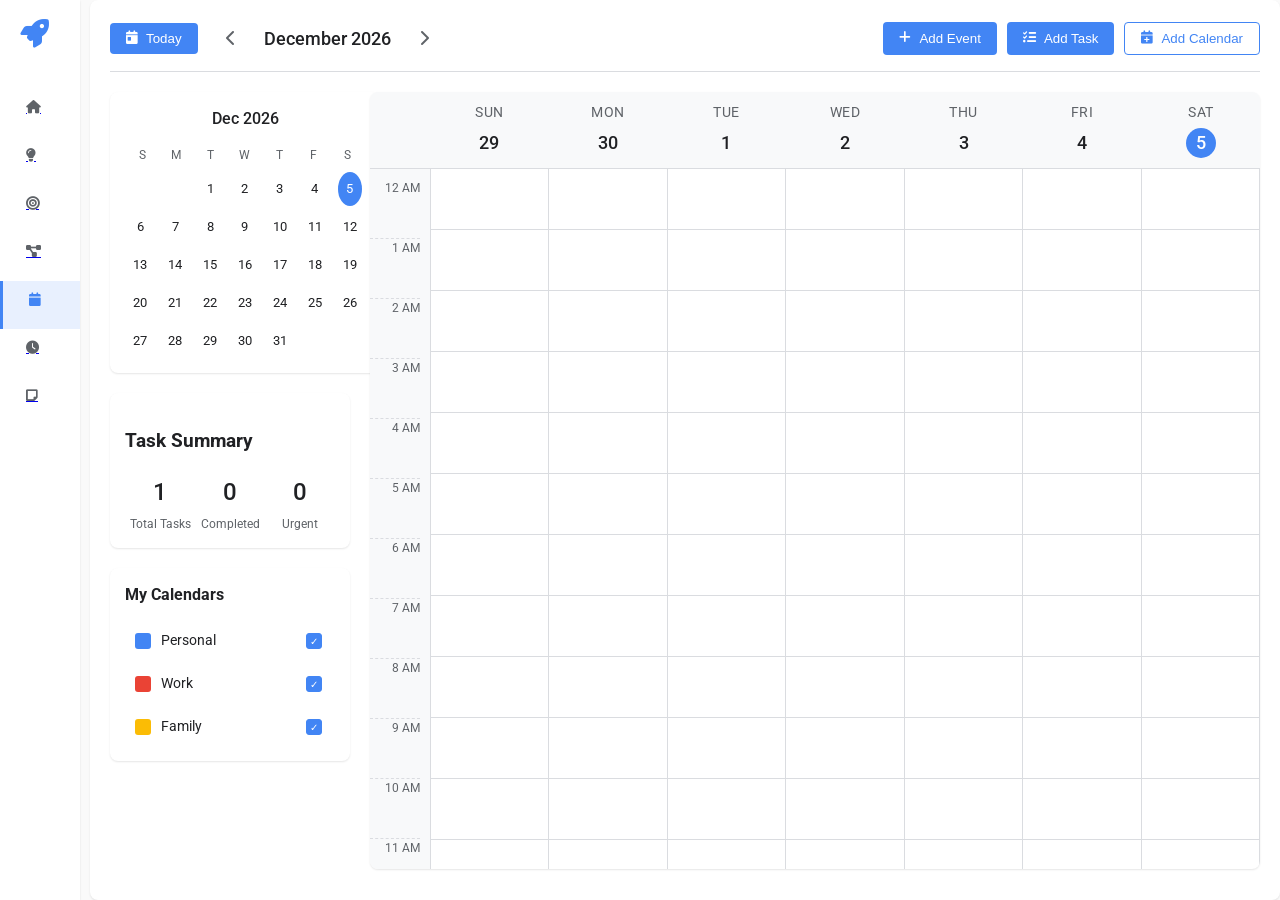
==== pages/calendar.html @ 689ba14a "Add files via upload" ====
<!DOCTYPE html>
<html lang="en">
<head>
    <meta charset="UTF-8">
    <meta name="viewport" content="width=device-width, initial-scale=1.0">
    <title>Enhanced Calendar App</title>
    <link rel="stylesheet" href="../css/calendar.css">
    <link href="https://fonts.googleapis.com/css2?family=Roboto:wght@300;400;500;700&display=swap" rel="stylesheet">
    <link rel="stylesheet" href="https://cdnjs.cloudflare.com/ajax/libs/font-awesome/6.0.0-beta3/css/all.min.css">
</head>
<body>
    <div class="page">
        <!-- Navigation Sidebar -->
        <div class="sidebar">
            <div class="logo">
                <i class="fas fa-rocket"></i>
                <h1>FocusFlow</h1>
            </div>
            <a href="../pages/home.html"><button class="nav-button" data-page="home">
                <i class="fas fa-home nav-icon"></i>
                <span class="nav-label">Home</span>
            </button></a>
            
            <a href="../pages/idea.html"><button class="nav-button" data-page="idea">
                <i class="fas fa-lightbulb nav-icon"></i>
                <span class="nav-label">Idea</span>
            </button></a>
            
            <a href="../pages/goal.html"><button class="nav-button" data-page="goal">
                <i class="fas fa-bullseye nav-icon"></i>
                <span class="nav-label">Goal</span>
            </button></a>
            
            <a href="../pages/planner.html"><button class="nav-button" data-page="planner">
                <i class="fas fa-project-diagram nav-icon"></i>
                <span class="nav-label">Planner</span>
            </button></a>
            
            <a href="../pages/calendar.html"><button class="nav-button active" data-page="calendar">
                <i class="fas fa-calendar nav-icon"></i>
                <span class="nav-label">Calendar</span>
            </button></a>
            
            <a href="../pages/pomodoro.html"><button class="nav-button" data-page="pomodoro">
                <i class="fas fa-clock nav-icon"></i>
                <span class="nav-label">Pomodoro</span>
            </button></a>
            
            <a href="../pages/notes.html"><button class="nav-button" data-page="notes">
                <i class="fas fa-sticky-note nav-icon"></i>
                <span class="nav-label">Notes</span>
            </button></a>
        </nav>
        </div>

        <!-- Main Content Area -->
        <div class="main-content">
            <!-- Calendar Header -->
            <div class="calendar-header">
                <div class="date-navigation">
                    <button id="today-button" class="today-button">
                        <i class="fas fa-calendar-day"></i> Today
                    </button>
                    <button id="prev-week" class="nav-arrow" aria-label="Previous week">
                        <i class="fas fa-chevron-left"></i>
                    </button>
                    <div id="current-date" class="current-date">March 2025</div>
                    <button id="next-week" class="nav-arrow" aria-label="Next week">
                        <i class="fas fa-chevron-right"></i>
                    </button>
                </div>
                
                <div class="action-buttons">
                    <button id="add-event-button" class="primary-button">
                        <i class="fas fa-plus"></i> Add Event
                    </button>
                    <button id="add-task-button" class="primary-button">
                        <i class="fas fa-tasks"></i> Add Task
                    </button>
                    <button id="add-calendar-button" class="secondary-button">
                        <i class="fas fa-calendar-plus"></i> Add Calendar
                    </button>
                </div>
            </div>

            <!-- Calendar Views -->
            <div class="calendar-views">
                <!-- Left Column (Month View + Calendar List) -->
                <div class="calendar-sidebar">
                    <!-- Mini Month View -->
                    <div class="mini-month-view">
                        <div class="month-header">
                            <span id="mini-month-name">Mar 2025</span>
                        </div>
                        <div class="weekdays">
                            <span>S</span><span>M</span><span>T</span><span>W</span><span>T</span><span>F</span><span>S</span>
                        </div>
                        <div class="days-grid" id="mini-days-grid">
                            <!-- Days will be populated by JavaScript -->
                        </div>
                    </div>
                
                    <!-- Task Summary -->
                    <div class="task-summary-container">
                        <h3>Task Summary</h3>
                        <div class="task-summary">
                            <div class="task-summary-item">
                                <span class="task-count" id="total-tasks">0</span>
                                <span class="task-label">Total Tasks</span>
                            </div>
                            <div class="task-summary-item">
                                <span class="task-count" id="completed-tasks">0</span>
                                <span class="task-label">Completed</span>
                            </div>
                            <div class="task-summary-item">
                                <span class="task-count" id="urgent-tasks">0</span>
                                <span class="task-label">Urgent</span>
                            </div>
                        </div>
                    </div>
                    
                    <!-- Calendar List -->
                    <div class="calendar-list-container">
                        <h3>My Calendars</h3>
                        <div id="saved-calendars" class="saved-calendars">
                            <!-- Calendars will be populated here by JavaScript -->
                        </div>
                    </div>
                </div>

                <!-- Main Week View -->
                <div class="week-view-container">
                    <div class="week-header">
                        <div class="separator"></div>
                        <!-- Day headers will be populated by JavaScript -->
                    </div>
                    
                    <div class="week-grid">
                        <div class="hours-column">
                            <!-- Hour labels will be populated by JavaScript -->
                        </div>
                        
                        <div class="days-columns" id="days-columns">
                            <!-- Event containers will be populated here by JavaScript -->
                        </div>
                    </div>
                </div>
            </div>
        </div>
    </div>

    <!-- Event Popup -->
    <div id="event-popup" class="popup" aria-hidden="true" aria-modal="true" role="dialog">
        <div class="popup-content">
            <div class="popup-header">
                <h3 class="popup-title" id="event-popup-title">Add New Event</h3>
                <button class="close-popup" id="close-event-popup">&times;</button>
            </div>
            <div class="popup-body">
                <div class="form-group">
                    <label for="event-title">Event Title*</label>
                    <input type="text" id="event-title" class="form-control" placeholder="Enter event title" required>
                    <div class="error-message" id="event-title-error"></div>
                </div>
                
                <div class="form-group">
                    <label for="event-description">Description</label>
                    <textarea id="event-description" class="form-control" placeholder="Enter description (optional)"></textarea>
                </div>
                
                <div class="form-group">
                    <label>Days*</label>
                    <div class="day-selection">
                        <div class="day-option" data-day="SUN">S</div>
                        <div class="day-option" data-day="MON">M</div>
                        <div class="day-option" data-day="TUE">T</div>
                        <div class="day-option" data-day="WED">W</div>
                        <div class="day-option" data-day="THU">T</div>
                        <div class="day-option" data-day="FRI">F</div>
                        <div class="day-option" data-day="SAT">S</div>
                    </div>
                    <div class="error-message" id="event-days-error"></div>
                </div>
                
                <div class="form-group">
                    <label>Frequency</label>
                    <div class="frequency-options">
                        <div class="frequency-option selected" data-frequency="none">None</div>
                        <div class="frequency-option" data-frequency="daily">Daily</div>
                        <div class="frequency-option" data-frequency="weekly">Weekly</div>
                        <div class="frequency-option" data-frequency="monthly">Monthly</div>
                    </div>
                </div>
                
                <div class="form-group">
                    <label>Time*</label>
                    <div class="time-picker">
                        <div class="time-input">
                            <label for="event-start-time">From</label>
                            <input type="time" id="event-start-time" class="form-control" value="09:00" required>
                        </div>
                        <div class="time-input">
                            <label for="event-end-time">To</label>
                            <input type="time" id="event-end-time" class="form-control" value="10:00" required>
                        </div>
                    </div>
                    <div class="error-message" id="event-time-error"></div>
                </div>
                
                <div class="form-group">
                    <label for="event-calendar">Calendar*</label>
                    <select id="event-calendar" class="form-control" required>
                        <!-- Options will be populated by JavaScript -->
                    </select>
                </div>
                
                <button id="set-reminder" class="btn">
                    <i class="fas fa-bell"></i> Set Reminder
                </button>
                
                <div id="event-reminders-list" class="reminders-list">
                    <!-- Reminders will be added here -->
                </div>
            </div>
            <div class="popup-footer">
                <button id="cancel-event" class="btn btn-secondary">Cancel</button>
                <button id="save-event" class="btn btn-primary">Save Event</button>
            </div>
        </div>
    </div>

    <!-- Task Popup -->
    <div id="task-popup" class="popup" aria-hidden="true" aria-modal="true" role="dialog">
        <div class="popup-content">
            <div class="popup-header">
                <h3 class="popup-title" id="task-popup-title">Add New Task</h3>
                <button class="close-popup" id="close-task-popup">&times;</button>
            </div>
            <div class="popup-body">
                <div class="form-group">
                    <label for="task-title">Task Title*</label>
                    <input type="text" id="task-title" class="form-control" placeholder="Enter task title" required>
                    <div class="error-message" id="task-title-error"></div>
                </div>
                
                <div class="form-group">
                    <label for="task-description">Description</label>
                    <textarea id="task-description" class="form-control" placeholder="Enter description (optional)"></textarea>
                </div>
                
                <div class="form-row">
                    <div class="form-group">
                        <label for="task-duration">Estimated Duration (minutes)*</label>
                        <input type="number" id="task-duration" class="form-control" min="5" value="30" required>
                    </div>
                    
                    <div class="form-group">
                        <label for="task-priority">Priority*</label>
                        <select id="task-priority" class="form-control" required>
                            <option value="low">Low</option>
                            <option value="medium" selected>Medium</option>
                            <option value="high">High</option>
                            <option value="urgent">Urgent</option>
                        </select>
                    </div>
                </div>
                
                <div class="form-group">
                    <label for="task-deadline">Deadline*</label>
                    <div class="deadline-input">
                        <input type="date" id="task-deadline-date" class="form-control" required>
                        <input type="time" id="task-deadline-time" class="form-control" value="17:00" required>
                    </div>
                </div>
                
                <div class="form-group">
                    <label for="task-calendar">Calendar*</label>
                    <select id="task-calendar" class="form-control" required>
                        <!-- Options will be populated by JavaScript -->
                    </select>
                </div>
                
                <div class="form-group">
                    <button id="set-task-reminder" class="btn">
                        <i class="fas fa-bell"></i> Set Reminder
                    </button>
                    <div id="task-reminders-list" class="reminders-list">
                        <!-- Reminders will be added here -->
                    </div>
                </div>
            </div>
            <div class="popup-footer">
                <button id="cancel-task" class="btn btn-secondary">Cancel</button>
                <button id="save-task" class="btn btn-primary">Save Task</button>
            </div>
        </div>
    </div>

    <!-- Calendar Popup -->
    <div id="calendar-popup" class="popup" aria-hidden="true" aria-modal="true" role="dialog">
        <div class="popup-content">
            <div class="popup-header">
                <h3 class="popup-title" id="calendar-popup-title">Add New Calendar</h3>
                <button class="close-popup" id="close-calendar-popup" aria-label="Close popup">
                    <i class="fas fa-times"></i>
                </button>
            </div>
            <div class="popup-body">
                <div class="form-group">
                    <label for="calendar-name">Calendar Name*</label>
                    <input type="text" id="calendar-name" class="form-control" placeholder="Enter calendar name" required>
                    <div class="error-message" id="calendar-name-error"></div>
                </div>
                
                <div class="form-group">
                    <label for="calendar-color">Color*</label>
                    <input type="color" id="calendar-color" class="form-control" value="#4285F4" required>
                </div>
            </div>
            <div class="popup-footer">
                <button id="cancel-calendar" class="btn btn-secondary">Cancel</button>
                <button id="save-calendar" class="btn btn-primary">Save Calendar</button>
                <button id="delete-calendar" class="btn btn-danger" style="display: none;">Delete Calendar</button>
            </div>
        </div>
    </div>

    <!-- Reminder Popup -->
    <div id="reminder-popup" class="popup" aria-hidden="true" aria-modal="true" role="dialog">
        <div class="popup-content">
            <div class="popup-header">
                <h3 class="popup-title">Set Reminder</h3>
                <button class="close-popup" id="close-reminder-popup" aria-label="Close popup">
                    <i class="fas fa-times"></i>
                </button>
            </div>
            <div class="popup-body">
                <div class="reminder-event-info">
                    <div id="event-title-display" class="reminder-title">Reminder for: <span></span></div>
                    <div id="event-time-display" class="reminder-time"></div>
                </div>
                
                <div class="form-group">
                    <label>When to remind</label>
                    <div class="reminder-options">
                        <div class="reminder-option-card active" data-minutes="0">At time of event</div>
                        <div class="reminder-option-card" data-minutes="5">5 minutes before</div>
                        <div class="reminder-option-card" data-minutes="15">15 minutes before</div>
                        <div class="reminder-option-card" data-minutes="30">30 minutes before</div>
                        <div class="reminder-option-card" data-minutes="60">1 hour before</div>
                        <div class="reminder-option-card" data-minutes="1440">1 day before</div>
                    </div>
                </div>
                
                <div class="form-group">
                    <label>Reminder Method*</label>
                    <div class="method-options">
                        <div class="method-card active" data-method="notification">
                            <i class="fas fa-desktop"></i> Desktop Notification
                        </div>
                        <div class="method-card" data-method="email">
                            <i class="fas fa-envelope"></i> Email
                        </div>
                        <div class="method-card" data-method="whatsapp">
                            <i class="fab fa-whatsapp"></i> WhatsApp
                        </div>
                    </div>
                    <div class="error-message" id="reminder-method-error"></div>
                </div>
                
                <div id="whatsapp-fields" class="form-group" style="display: none;">
                    <label for="whatsapp-number">WhatsApp Number*</label>
                    <div class="phone-input">
                      <div class="country-search-container">
                        <input type="text" id="country-code-search" class="form-control" placeholder="Search country...">
                        <div id="country-results" class="country-results"></div>
                        <input type="hidden" id="selected-country-code">
                        
                        <!-- Hidden select with all country options -->
                        <select id="country-code" class="country-code" style="display: none;">
                          <option value="+93">Afghanistan (+93)</option>
                          <option value="+355">Albania (+355)</option>
                          <option value="+213">Algeria (+213)</option>
                          <option value="+1-684">American Samoa (+1-684)</option>
                          <option value="+376">Andorra (+376)</option>
                          <option value="+244">Angola (+244)</option>
                          <option value="+1-264">Anguilla (+1-264)</option>
                          <option value="+672">Antarctica (+672)</option>
                          <option value="+1-268">Antigua and Barbuda (+1-268)</option>
                          <option value="+54">Argentina (+54)</option>
                          <option value="+374">Armenia (+374)</option>
                          <option value="+297">Aruba (+297)</option>
                          <option value="+61">Australia (+61)</option>
                          <option value="+43">Austria (+43)</option>
                          <option value="+994">Azerbaijan (+994)</option>
                          <option value="+1-242">Bahamas (+1-242)</option>
                          <option value="+973">Bahrain (+973)</option>
                          <option value="+880">Bangladesh (+880)</option>
                          <option value="+1-246">Barbados (+1-246)</option>
                          <option value="+375">Belarus (+375)</option>
                          <option value="+32">Belgium (+32)</option>
                          <option value="+501">Belize (+501)</option>
                          <option value="+229">Benin (+229)</option>
                          <option value="+1-441">Bermuda (+1-441)</option>
                          <option value="+975">Bhutan (+975)</option>
                          <option value="+591">Bolivia (+591)</option>
                          <option value="+387">Bosnia and Herzegovina (+387)</option>
                          <option value="+267">Botswana (+267)</option>
                          <option value="+55">Brazil (+55)</option>
                          <option value="+246">British Indian Ocean Territory (+246)</option>
                          <option value="+1-284">British Virgin Islands (+1-284)</option>
                          <option value="+673">Brunei (+673)</option>
                          <option value="+359">Bulgaria (+359)</option>
                          <option value="+226">Burkina Faso (+226)</option>
                          <option value="+257">Burundi (+257)</option>
                          <option value="+855">Cambodia (+855)</option>
                          <option value="+237">Cameroon (+237)</option>
                          <option value="+1">Canada (+1)</option>
                          <option value="+238">Cape Verde (+238)</option>
                          <option value="+1-345">Cayman Islands (+1-345)</option>
                          <option value="+236">Central African Republic (+236)</option>
                          <option value="+235">Chad (+235)</option>
                          <option value="+56">Chile (+56)</option>
                          <option value="+86">China (+86)</option>
                          <option value="+61">Christmas Island (+61)</option>
                          <option value="+61">Cocos Islands (+61)</option>
                          <option value="+57">Colombia (+57)</option>
                          <option value="+269">Comoros (+269)</option>
                          <option value="+682">Cook Islands (+682)</option>
                          <option value="+506">Costa Rica (+506)</option>
                          <option value="+385">Croatia (+385)</option>
                          <option value="+53">Cuba (+53)</option>
                          <option value="+599">Curacao (+599)</option>
                          <option value="+357">Cyprus (+357)</option>
                          <option value="+420">Czech Republic (+420)</option>
                          <option value="+243">Democratic Republic of the Congo (+243)</option>
                          <option value="+45">Denmark (+45)</option>
                          <option value="+253">Djibouti (+253)</option>
                          <option value="+1-767">Dominica (+1-767)</option>
                          <option value="+1-809">Dominican Republic (+1-809)</option>
                          <option value="+1-829">Dominican Republic (+1-829)</option>
                          <option value="+1-849">Dominican Republic (+1-849)</option>
                          <option value="+670">East Timor (+670)</option>
                          <option value="+593">Ecuador (+593)</option>
                          <option value="+20">Egypt (+20)</option>
                          <option value="+503">El Salvador (+503)</option>
                          <option value="+240">Equatorial Guinea (+240)</option>
                          <option value="+291">Eritrea (+291)</option>
                          <option value="+372">Estonia (+372)</option>
                          <option value="+251">Ethiopia (+251)</option>
                          <option value="+500">Falkland Islands (+500)</option>
                          <option value="+298">Faroe Islands (+298)</option>
                          <option value="+679">Fiji (+679)</option>
                          <option value="+358">Finland (+358)</option>
                          <option value="+33">France (+33)</option>
                          <option value="+689">French Polynesia (+689)</option>
                          <option value="+241">Gabon (+241)</option>
                          <option value="+220">Gambia (+220)</option>
                          <option value="+995">Georgia (+995)</option>
                          <option value="+49">Germany (+49)</option>
                          <option value="+233">Ghana (+233)</option>
                          <option value="+350">Gibraltar (+350)</option>
                          <option value="+30">Greece (+30)</option>
                          <option value="+299">Greenland (+299)</option>
                          <option value="+1-473">Grenada (+1-473)</option>
                          <option value="+1-671">Guam (+1-671)</option>
                          <option value="+502">Guatemala (+502)</option>
                          <option value="+44-1481">Guernsey (+44-1481)</option>
                          <option value="+224">Guinea (+224)</option>
                          <option value="+245">Guinea-Bissau (+245)</option>
                          <option value="+592">Guyana (+592)</option>
                          <option value="+509">Haiti (+509)</option>
                          <option value="+504">Honduras (+504)</option>
                          <option value="+852">Hong Kong (+852)</option>
                          <option value="+36">Hungary (+36)</option>
                          <option value="+354">Iceland (+354)</option>
                          <option value="+91">India (+91)</option>
                          <option value="+62">Indonesia (+62)</option>
                          <option value="+98">Iran (+98)</option>
                          <option value="+964">Iraq (+964)</option>
                          <option value="+353">Ireland (+353)</option>
                          <option value="+44-1624">Isle of Man (+44-1624)</option>
                          <option value="+972">Israel (+972)</option>
                          <option value="+39">Italy (+39)</option>
                          <option value="+225">Ivory Coast (+225)</option>
                          <option value="+1-876">Jamaica (+1-876)</option>
                          <option value="+81">Japan (+81)</option>
                          <option value="+44-1534">Jersey (+44-1534)</option>
                          <option value="+962">Jordan (+962)</option>
                          <option value="+7">Kazakhstan (+7)</option>
                          <option value="+254">Kenya (+254)</option>
                          <option value="+686">Kiribati (+686)</option>
                          <option value="+383">Kosovo (+383)</option>
                          <option value="+965">Kuwait (+965)</option>
                          <option value="+996">Kyrgyzstan (+996)</option>
                          <option value="+856">Laos (+856)</option>
                          <option value="+371">Latvia (+371)</option>
                          <option value="+961">Lebanon (+961)</option>
                          <option value="+266">Lesotho (+266)</option>
                          <option value="+231">Liberia (+231)</option>
                          <option value="+218">Libya (+218)</option>
                          <option value="+423">Liechtenstein (+423)</option>
                          <option value="+370">Lithuania (+370)</option>
                          <option value="+352">Luxembourg (+352)</option>
                          <option value="+853">Macau (+853)</option>
                          <option value="+389">Macedonia (+389)</option>
                          <option value="+261">Madagascar (+261)</option>
                          <option value="+265">Malawi (+265)</option>
                          <option value="+60">Malaysia (+60)</option>
                          <option value="+960">Maldives (+960)</option>
                          <option value="+223">Mali (+223)</option>
                          <option value="+356">Malta (+356)</option>
                          <option value="+692">Marshall Islands (+692)</option>
                          <option value="+222">Mauritania (+222)</option>
                          <option value="+230">Mauritius (+230)</option>
                          <option value="+262">Mayotte (+262)</option>
                          <option value="+52">Mexico (+52)</option>
                          <option value="+691">Micronesia (+691)</option>
                          <option value="+373">Moldova (+373)</option>
                          <option value="+377">Monaco (+377)</option>
                          <option value="+976">Mongolia (+976)</option>
                          <option value="+382">Montenegro (+382)</option>
                          <option value="+1-664">Montserrat (+1-664)</option>
                          <option value="+212">Morocco (+212)</option>
                          <option value="+258">Mozambique (+258)</option>
                          <option value="+95">Myanmar (+95)</option>
                          <option value="+264">Namibia (+264)</option>
                          <option value="+674">Nauru (+674)</option>
                          <option value="+977">Nepal (+977)</option>
                          <option value="+31">Netherlands (+31)</option>
                          <option value="+687">New Caledonia (+687)</option>
                          <option value="+64">New Zealand (+64)</option>
                          <option value="+505">Nicaragua (+505)</option>
                          <option value="+227">Niger (+227)</option>
                          <option value="+234">Nigeria (+234)</option>
                          <option value="+683">Niue (+683)</option>
                          <option value="+672">Norfolk Island (+672)</option>
                          <option value="+850">North Korea (+850)</option>
                          <option value="+1-670">Northern Mariana Islands (+1-670)</option>
                          <option value="+47">Norway (+47)</option>
                          <option value="+968">Oman (+968)</option>
                          <option value="+92">Pakistan (+92)</option>
                          <option value="+680">Palau (+680)</option>
                          <option value="+970">Palestine (+970)</option>
                          <option value="+507">Panama (+507)</option>
                          <option value="+675">Papua New Guinea (+675)</option>
                          <option value="+595">Paraguay (+595)</option>
                          <option value="+51">Peru (+51)</option>
                          <option value="+63">Philippines (+63)</option>
                          <option value="+64">Pitcairn (+64)</option>
                          <option value="+48">Poland (+48)</option>
                          <option value="+351">Portugal (+351)</option>
                          <option value="+1-787">Puerto Rico (+1-787)</option>
                          <option value="+1-939">Puerto Rico (+1-939)</option>
                          <option value="+974">Qatar (+974)</option>
                          <option value="+242">Republic of the Congo (+242)</option>
                          <option value="+262">Reunion (+262)</option>
                          <option value="+40">Romania (+40)</option>
                          <option value="+7">Russia (+7)</option>
                          <option value="+250">Rwanda (+250)</option>
                          <option value="+590">Saint Barthelemy (+590)</option>
                          <option value="+290">Saint Helena (+290)</option>
                          <option value="+1-869">Saint Kitts and Nevis (+1-869)</option>
                          <option value="+1-758">Saint Lucia (+1-758)</option>
                          <option value="+590">Saint Martin (+590)</option>
                          <option value="+508">Saint Pierre and Miquelon (+508)</option>
                          <option value="+1-784">Saint Vincent and the Grenadines (+1-784)</option>
                          <option value="+685">Samoa (+685)</option>
                          <option value="+378">San Marino (+378)</option>
                          <option value="+239">Sao Tome and Principe (+239)</option>
                          <option value="+966">Saudi Arabia (+966)</option>
                          <option value="+221">Senegal (+221)</option>
                          <option value="+381">Serbia (+381)</option>
                          <option value="+248">Seychelles (+248)</option>
                          <option value="+232">Sierra Leone (+232)</option>
                          <option value="+65">Singapore (+65)</option>
                          <option value="+1-721">Sint Maarten (+1-721)</option>
                          <option value="+421">Slovakia (+421)</option>
                          <option value="+386">Slovenia (+386)</option>
                          <option value="+677">Solomon Islands (+677)</option>
                          <option value="+252">Somalia (+252)</option>
                          <option value="+27">South Africa (+27)</option>
                          <option value="+82">South Korea (+82)</option>
                          <option value="+211">South Sudan (+211)</option>
                          <option value="+34">Spain (+34)</option>
                          <option value="+94">Sri Lanka (+94)</option>
                          <option value="+249">Sudan (+249)</option>
                          <option value="+597">Suriname (+597)</option>
                          <option value="+268">Swaziland (+268)</option>
                          <option value="+46">Sweden (+46)</option>
                          <option value="+41">Switzerland (+41)</option>
                          <option value="+963">Syria (+963)</option>
                          <option value="+886">Taiwan (+886)</option>
                          <option value="+992">Tajikistan (+992)</option>
                          <option value="+255">Tanzania (+255)</option>
                          <option value="+66">Thailand (+66)</option>
                          <option value="+228">Togo (+228)</option>
                          <option value="+690">Tokelau (+690)</option>
                          <option value="+676">Tonga (+676)</option>
                          <option value="+1-868">Trinidad and Tobago (+1-868)</option>
                          <option value="+216">Tunisia (+216)</option>
                          <option value="+90">Turkey (+90)</option>
                          <option value="+993">Turkmenistan (+993)</option>
                          <option value="+1-649">Turks and Caicos Islands (+1-649)</option>
                          <option value="+688">Tuvalu (+688)</option>
                          <option value="+1-340">U.S. Virgin Islands (+1-340)</option>
                          <option value="+256">Uganda (+256)</option>
                          <option value="+380">Ukraine (+380)</option>
                          <option value="+971">United Arab Emirates (+971)</option>
                          <option value="+44">United Kingdom (+44)</option>
                          <option value="+1">United States (+1)</option>
                          <option value="+598">Uruguay (+598)</option>
                          <option value="+998">Uzbekistan (+998)</option>
                          <option value="+678">Vanuatu (+678)</option>
                          <option value="+379">Vatican (+379)</option>
                          <option value="+58">Venezuela (+58)</option>
                          <option value="+84">Vietnam (+84)</option>
                          <option value="+681">Wallis and Futuna (+681)</option>
                          <option value="+212">Western Sahara (+212)</option>
                          <option value="+967">Yemen (+967)</option>
                          <option value="+260">Zambia (+260)</option>
                          <option value="+263">Zimbabwe (+263)</option>
                        </select>
                      </div>
                      <input type="tel" id="whatsapp-number" class="form-control" placeholder="Phone number">
                    </div>
                    <div class="error-message" id="whatsapp-number-error"></div>
                  </div>
                
                <div id="email-fields" class="form-group" style="display: none;">
                    <label for="email-address">Email Address*</label>
                    <input type="email" id="email-address" class="form-control" placeholder="Enter email">
                    <div class="error-message" id="email-error"></div>
                </div>
            </div>
            <div class="popup-footer">
                <button id="cancel-reminder" class="btn btn-secondary">Cancel</button>
                <button id="save-reminder" class="btn btn-primary">Set Reminder</button>
            </div>
        </div>
    </div>

    <!-- Toast Notification -->
    <div id="toast" class="toast" aria-live="polite"></div>

    <script src="../js/calendar.js"></script>
</body>
</html>
---- css/calendar.css ----
:root {
  --primary-color: #4285F4;
  --primary-light: #E8F0FE;
  --secondary-color: #34A853;
  --accent-color: #EA4335;
  --warning-color: #FBBC05;
  --urgent-color: #EA4335;
  --high-priority-color: #FF6D00;
  --medium-priority-color: #FBBC05;
  --low-priority-color: #34A853;
  --text-color: #202124;
  --light-text: #5F6368;
  --border-color: #DADCE0;
  --hover-color: #F1F3F4;
  --completed-color: #E6F4EA;
  --surface-color: #FFFFFF;
  --background-color: #FAFAFA;
  --shadow-sm: 0 1px 2px rgba(0,0,0,0.1);
  --shadow-md: 0 4px 6px rgba(0,0,0,0.1);
  --shadow-lg: 0 10px 15px rgba(0,0,0,0.1);
  --radius-sm: 4px;
  --radius-md: 8px;
  --radius-lg: 12px;
  --transition: all 0.2s ease;
}

/* Base Styles */
body {
  font-family: 'Roboto', sans-serif;
  margin: 0;
  padding: 0;
  color: var(--text-color);
  background-color: var(--background-color);
  line-height: 1.5;
}

.page {
  display: flex;
  min-height: 100vh;
}

/* Sidebar Styles */
.sidebar {
  width: 80px;
  background-color: var(--surface-color);
  box-shadow: var(--shadow-sm);
  padding: 20px 0;
  transition: width 0.3s ease;
  z-index: 10;
}

.sidebar:hover {
  width: 200px;
}

.nav-button {
  display: flex;
  align-items: center;
  width: 100%;
  padding: 12px 26px;
  background: none;
  border: none;
  cursor: pointer;
  color: var(--light-text);
  transition: var(--transition);
  text-align: left;
}

.nav-button.active {
  background-color: var(--primary-light);
  color: var(--primary-color);
  border-left: 3px solid var(--primary-color);
}

.nav-button:hover:not(.active) {
  background-color: var(--hover-color);
}

.nav-icon {
  width: 24px;
  height: 24px;
  margin-right: 16px;
  display: flex;
  align-items: center;
  justify-content: center;
}

.nav-label {
  display: none;
  white-space: nowrap;
}

.sidebar:hover .nav-label {
  display: inline;
}

/* Main Content Styles */
.main-content {
  flex: 1;
  padding: 20px;
  background-color: var(--surface-color);
  margin-left: 10px;
  border-radius: var(--radius-md);
  box-shadow: var(--shadow-sm);
}

.calendar-header {
  display: flex;
  justify-content: space-between;
  align-items: center;
  margin-bottom: 20px;
  padding-bottom: 15px;
  border-bottom: 1px solid var(--border-color);
}

.date-navigation {
  display: flex;
  align-items: center;
  gap: 15px;
}

.current-date {
  font-size: 18px;
  font-weight: 500;
  min-width: 120px;
  text-align: center;
}

.nav-arrow {
  background: none;
  border: none;
  font-size: 16px;
  cursor: pointer;
  padding: 8px;
  border-radius: var(--radius-sm);
  transition: var(--transition);
  color: var(--light-text);
  display: flex;
  align-items: center;
  justify-content: center;
  width: 36px;
  height: 36px;
}

.nav-arrow:hover {
  background-color: var(--hover-color);
  color: var(--text-color);
}

.today-button {
  background-color: var(--primary-color);
  color: white;
  border: none;
  padding: 8px 16px;
  border-radius: var(--radius-sm);
  cursor: pointer;
  font-weight: 500;
  transition: var(--transition);
  display: flex;
  align-items: center;
  gap: 8px;
}

.today-button:hover {
  background-color: #3367D6;
  box-shadow: var(--shadow-sm);
}

.action-buttons {
  display: flex;
  gap: 10px;
}

.primary-button, .secondary-button {
  display: flex;
  align-items: center;
  padding: 8px 16px;
  border-radius: var(--radius-sm);
  font-weight: 500;
  cursor: pointer;
  transition: var(--transition);
  gap: 8px;
}

.primary-button {
  background-color: var(--primary-color);
  color: white;
  border: none;
}

.primary-button:hover {
  background-color: #3367D6;
  box-shadow: var(--shadow-sm);
}

.secondary-button {
  background-color: var(--surface-color);
  color: var(--primary-color);
  border: 1px solid var(--primary-color);
}

.secondary-button:hover {
  background-color: var(--primary-light);
}

/* Calendar Views */
.calendar-views {
  display: flex;
  gap: 20px;
}

.calendar-sidebar {
  display: flex;
  flex-direction: column;
  gap: 20px;
  width: 240px;
}






/* Mini Month View Styles */
.mini-month-view {
  background: var(--surface-color);
  border-radius: var(--radius-md);
  padding: 15px;
  box-shadow: var(--shadow-sm);
  width: 100%; /* Ensure consistent width */
}

.month-header {
  text-align: center;
  margin-bottom: 15px;
  font-weight: 500;
  font-size: 16px;
}

.weekdays {
  display: grid;
  grid-template-columns: repeat(7, 1fr);
  text-align: center;
  font-size: 12px;
  color: var(--light-text);
  margin-bottom: 8px;
  gap: 0; /* Remove gap between columns */
}

.weekdays span {
  display: flex;
  align-items: center;
  justify-content: center;
  width: 100%;
}

.days-grid {
  display: grid;
  grid-template-columns: repeat(7, 1fr);
  gap: 4px; /* Consistent gap between days */
}

.days-grid span {
  text-align: center;
  padding: 5px 0; /* Adjust padding */
  border-radius: 50%;
  cursor: pointer;
  transition: var(--transition);
  aspect-ratio: 1;
  display: flex;
  align-items: center;
  justify-content: center;
  font-size: 13px;
  margin: 0 auto; /* Center the number */
  width: 24px; /* Fixed width */
  height: 24px; /* Fixed height to match width */
}

.days-grid span:hover {
  background-color: var(--hover-color);
}

.days-grid .current-day {
  background-color: var(--primary-color);
  color: white;
}

.days-grid .other-month {
  color: var(--light-text);
  opacity: 0.5;
}

/* Task Summary */
.task-summary-container {
  background: var(--surface-color);
  border-radius: var(--radius-md);
  padding: 15px;
  box-shadow: var(--shadow-sm);
}

.task-summary {
  display: flex;
  justify-content: space-between;
  margin-top: 10px;
}

.task-summary-item {
  display: flex;
  flex-direction: column;
  align-items: center;
  flex: 1;
}

.task-count {
  font-size: 24px;
  font-weight: 500;
}

.task-label {
  font-size: 12px;
  color: var(--light-text);
  margin-top: 5px;
}

/* Week View */
.week-view-container {
  flex: 1;
  background: var(--surface-color);
  border-radius: var(--radius-md);
  box-shadow: var(--shadow-sm);
  overflow: hidden;
}

/* Update the week-header styles */
.week-header {
  display: flex;
  background-color: #F8F9FA;
  border-bottom: 1px solid var(--border-color);
  margin-left: 0px; /* Match the width of the hours column */
}

/* Update the day-header styles */
.day-header {
  flex: 1;
  text-align: center;
  padding: 10px 0;
  min-width: 0;
  position: relative;
}

.day-name {
  font-size: 14px;
  color: var(--light-text);
  margin-bottom: 5px;
  text-transform: uppercase;
  letter-spacing: 0.5px;
}

.day-number {
  font-size: 18px;
  font-weight: 500;
  width: 30px;
  height: 30px;
  line-height: 30px;
  margin: 0 auto;
  border-radius: 50%;
  transition: var(--transition);
}

.day-header.current-day .day-number {
  background-color: var(--primary-color);
  color: white;
}

/* Update the separator styles */
.separator {
  width: 1px;
  background-color: var(--border-color);
  height: 100%;
}

/* Update the week-grid styles */
.week-grid {
  display: flex;
  height: calc(100vh - 200px);
  overflow-y: auto;
  position: relative; /* Add this for proper positioning */
}

.hours-column {
  width: 60px;
  padding: 10px 0;
  background-color: #F8F9FA;
  position: sticky;
  left: 0;
  z-index: 2; /* Increase z-index to stay above day columns */
  border-right: 1px solid var(--border-color);
}

.hour-label {
  height: 60px;
  font-size: 12px;
  color: var(--light-text);
  text-align: right;
  padding-right: 10px;
  position: relative;
  display: flex;
  align-items: flex-start;
  justify-content: flex-end;
}

.hour-label::after {
  content: "";
  position: absolute;
  left: 0;
  right: 10px;
  bottom: 0;
  border-bottom: 1px dashed var(--border-color);
}

.days-columns {
  display: flex;
  flex: 1;
  min-width: 0;
  margin-left: 0px; /* Pull the columns back to align with headers */
  padding-left: 0px; /* Make space for the hours column */
}

.day-column {
  flex: 1;
  position: relative;
  border-right: 1px solid var(--border-color);
  min-height: 1440px;
  min-width: 0;
}

.time-slot {
  height: 60px;
  border-bottom: 1px solid var(--border-color);
  position: relative;
}

.time-slot:hover {
  background-color: var(--hover-color);
}

/* Ensure events are properly positioned within columns */
.event {
  position: absolute;
  left: 5px;
  right: 5px;
  border-radius: 6px;
  padding: 8px;
  font-size: 13px;
  color: white;
  overflow: hidden;
  cursor: pointer;
  box-shadow: 0 2px 4px rgba(0,0,0,0.1);
  transition: all 0.2s ease;
  z-index: 1;
  border-left: 4px solid rgba(255,255,255,0.3);
}

.event:hover {
  transform: translateY(-2px);
  box-shadow: 0 4px 8px rgba(0,0,0,0.15);
  z-index: 2;
}

.event.task {
  border-left-width: 6px;
}

.event.task.low {
  border-left-color: var(--low-priority-color);
}

.event.task.medium {
  border-left-color: var(--medium-priority-color);
}

.event.task.high {
  border-left-color: var(--high-priority-color);
}

.event.task.urgent {
  border-left-color: var(--urgent-color);
}

.event.completed {
  opacity: 0.9;
  background-color: var(--completed-color) !important;
  color: var(--text-color);
  position: relative;
  border-left-color: var(--secondary-color);
}

.event.completed::after {
  content: "";
  position: absolute;
  top: 50%;
  left: 8px;
  right: 8px;
  height: 2px;
  background: var(--secondary-color);
  transform: translateY(-50%);
}

.event-title {
  font-weight: 500;
  margin-bottom: 4px;
  font-size: 13px;
  line-height: 1.3;
}

.event-time {
  font-size: 11px;
  opacity: 0.9;
}

.event.completed .event-time {
  opacity: 0.7;
}

.event-actions {
  position: absolute;
  top: 6px;
  right: 6px;
  display: none;
  gap: 4px;
}

.event:hover .event-actions {
  display: flex;
}

.delete-event, .complete-event {
  background: rgba(255,255,255,0.2);
  border: none;
  width: 20px;
  height: 20px;
  border-radius: 50%;
  color: white;
  display: flex;
  align-items: center;
  justify-content: center;
  cursor: pointer;
  font-size: 11px;
  transition: all 0.2s ease;
}

.event.completed .delete-event, 
.event.completed .complete-event {
  background: rgba(0,0,0,0.1);
  color: var(--text-color);
}

.event.completed .delete-event:hover {
  background: var(--accent-color);
  color: white;
}

.event.completed .complete-event:hover {
  background: var(--secondary-color);
  color: white;
}

/* Task Progress */
.task-progress {
  height: 4px;
  background-color: rgba(255,255,255,0.3);
  border-radius: 2px;
  margin-top: 4px;
  overflow: hidden;
}

.task-progress-bar {
  height: 100%;
  background-color: white;
  border-radius: 2px;
}

/* Day Selection */
.day-selection {
  display: flex;
  justify-content: space-between;
  margin: 12px 0;
}

/* Frequency Options */
.frequency-options {
  display: flex;
  gap: 8px;
  margin: 12px 0;
}

.frequency-option {
  flex: 1;
  padding: 8px;
  text-align: center;
  border-radius: 16px;
  background-color: var(--hover-color);
  cursor: pointer;
  transition: all 0.2s ease;
  font-size: 13px;
}

.frequency-option.selected {
  background-color: var(--primary-color);
  color: white;
}

.day-option {
  width: 32px;
  height: 32px;
  border-radius: 50%;
  display: flex;
  align-items: center;
  justify-content: center;
  cursor: pointer;
  background-color: var(--hover-color);
  transition: all 0.2s ease;
  font-weight: 500;
  font-size: 13px;
}

.day-option.selected {
  background-color: var(--primary-color);
  color: white;
}

/* Calendar List */
.calendar-list-container {
  background: var(--surface-color);
  border-radius: var(--radius-md);
  padding: 15px;
  box-shadow: var(--shadow-sm);
}

.calendar-list-container h3 {
  margin-top: 0;
  margin-bottom: 15px;
  font-size: 16px;
  color: var(--text-color);
}

.saved-calendars {
  display: flex;
  flex-direction: column;
  gap: 5px;
}

.saved-calendar {
  display: flex;
  align-items: center;
  padding: 8px 10px;
  border-radius: var(--radius-sm);
  cursor: pointer;
  transition: var(--transition);
}

.saved-calendar:hover {
  background-color: var(--hover-color);
}

.calendar-color {
  width: 16px;
  height: 16px;
  border-radius: 3px;
  margin-right: 10px;
  flex-shrink: 0;
}

.calendar-name {
  font-size: 14px;
  white-space: nowrap;
  overflow: hidden;
  text-overflow: ellipsis;
}

.calendar-checkbox {
  margin-left: auto;
  width: 16px;
  height: 16px;
  border: 1px solid var(--border-color);
  border-radius: 3px;
  cursor: pointer;
  appearance: none;
  position: relative;
  transition: var(--transition);
}

.calendar-checkbox:checked {
  background-color: var(--primary-color);
  border-color: var(--primary-color);
}

.calendar-checkbox:checked::after {
  content: "✓";
  position: absolute;
  color: white;
  font-size: 10px;
  top: 50%;
  left: 50%;
  transform: translate(-50%, -50%);
}

/* Popup Styles */
.popup {
  position: fixed;
  top: 0;
  left: 0;
  right: 0;
  bottom: 0;
  background-color: rgba(0,0,0,0.5);
  display: none;
  justify-content: center;
  align-items: center;
  z-index: 100;
  backdrop-filter: blur(2px);
}

.popup-content {
  background-color: var(--surface-color);
  border-radius: var(--radius-md);
  width: 90%;
  max-width: 500px;
  max-height: 90vh;
  overflow-y: auto;
  box-shadow: var(--shadow-lg);
  animation: popupFadeIn 0.3s ease;
}

.task-popup-content {
  max-width: 600px;
}

.reminder-popup-content {
  max-width: 450px;
}

@keyframes popupFadeIn {
  from { opacity: 0; transform: translateY(20px); }
  to { opacity: 1; transform: translateY(0); }
}

.popup-header {
  padding: 15px 20px;
  border-bottom: 1px solid var(--border-color);
  display: flex;
  justify-content: space-between;
  align-items: center;
  position: sticky;
  top: 0;
  background-color: var(--surface-color);
  z-index: 1;
}

.popup-title {
  margin: 0;
  font-size: 18px;
  color: var(--text-color);
}

.close-popup {
  background: none;
  border: none;
  font-size: 16px;
  cursor: pointer;
  color: var(--light-text);
  width: 32px;
  height: 32px;
  display: flex;
  align-items: center;
  justify-content: center;
  border-radius: 50%;
  transition: var(--transition);
}

.close-popup:hover {
  background-color: var(--hover-color);
  color: var(--text-color);
}

.popup-body {
  padding: 20px;
}

.form-group {
  margin-bottom: 20px;
  position: relative;
}

.form-group label {
  display: block;
  margin-bottom: 8px;
  font-size: 14px;
  color: var(--text-color);
  font-weight: 500;
}

.form-control {
  width: 100%;
  padding: 10px 12px;
  border: 1px solid var(--border-color);
  border-radius: var(--radius-sm);
  font-size: 14px;
  transition: var(--transition);
}

.form-control:focus {
  outline: none;
  border-color: var(--primary-color);
  box-shadow: 0 0 0 2px rgba(66,133,244,0.2);
}

.input-with-icon {
  position: relative;
}

.input-with-icon i {
  position: absolute;
  left: 12px;
  top: 50%;
  transform: translateY(-50%);
  color: var(--light-text);
  font-size: 16px;
}

.form-row {
  display: flex;
  gap: 15px;
}

.form-row .form-group {
  flex: 1;
  margin-bottom: 0;
}

.time-picker {
  display: flex;
  align-items: center;
  gap: 10px;
}

.time-input {
  flex: 1;
}

.time-separator {
  color: var(--light-text);
  font-size: 14px;
}

.deadline-input {
  display: flex;
  gap: 10px;
}

.deadline-input .form-control {
  flex: 1;
}

.hint {
  display: block;
  font-size: 12px;
  color: var(--light-text);
  margin-top: 4px;
}

/* Reminders Section */
.reminders-section {
  margin-top: 25px;
  padding-top: 15px;
  border-top: 1px solid var(--border-color);
}

.reminders-section h4 {
  margin-top: 0;
  margin-bottom: 15px;
  font-size: 15px;
  color: var(--text-color);
  display: flex;
  align-items: center;
  gap: 8px;
}

.reminders-list {
  display: flex;
  flex-direction: column;
  gap: 8px;
  margin-bottom: 15px;
}

.reminder-item {
  background-color: var(--hover-color);
  padding: 8px 12px;
  border-radius: var(--radius-sm);
  font-size: 13px;
  display: flex;
  align-items: center;
  justify-content: space-between;
}

.reminder-item button {
  background: none;
  border: none;
  color: var(--light-text);
  cursor: pointer;
  padding: 0 4px;
}

.reminder-item button:hover {
  color: var(--accent-color);
}

.popup-footer {
  padding: 15px 20px;
  border-top: 1px solid var(--border-color);
  display: flex;
  justify-content: flex-end;
  gap: 10px;
}

.btn {
  padding: 8px 16px;
  border-radius: var(--radius-sm);
  font-weight: 500;
  cursor: pointer;
  transition: var(--transition);
  display: flex;
  align-items: center;
  gap: 8px;
  font-size: 14px;
}

.btn-primary {
  background-color: var(--primary-color);
  color: white;
  border: none;
}

.btn-primary:hover {
  background-color: #3367D6;
  box-shadow: var(--shadow-sm);
}

.btn-secondary {
  background-color: var(--surface-color);
  color: var(--text-color);
  border: 1px solid var(--border-color);
}

.btn-secondary:hover {
  background-color: var(--hover-color);
}

.btn-outline {
  background-color: transparent;
  border: 1px solid var(--border-color);
  color: var(--text-color);
}

.btn-outline:hover {
  background-color: var(--hover-color);
  border-color: var(--primary-color);
  color: var(--primary-color);
}

.btn-danger {
  background-color: var(--accent-color);
  color: white;
  border: none;
}

.btn-danger:hover {
  background-color: #d33426;
}

/* Reminder Popup Specific Styles */
.reminder-header {
  display: flex;
  align-items: center;
  gap: 15px;
  margin-bottom: 20px;
  padding-bottom: 15px;
  border-bottom: 1px solid var(--border-color);
}

.reminder-icon {
  width: 40px;
  height: 40px;
  background-color: var(--primary-light);
  color: var(--primary-color);
  border-radius: 50%;
  display: flex;
  align-items: center;
  justify-content: center;
  font-size: 18px;
}

.reminder-event-info {
  flex: 1;
}

.reminder-event-title {
  font-weight: 500;
  font-size: 16px;
}

.reminder-event-time {
  font-size: 13px;
  color: var(--light-text);
  margin-top: 2px;
}

.reminder-options {
  display: grid;
  grid-template-columns: repeat(3, 1fr);
  gap: 10px;
  margin-bottom: 20px;
}

.reminder-option-card {
  padding: 12px;
  border-radius: var(--radius-sm);
  border: 1px solid var(--border-color);
  text-align: center;
  cursor: pointer;
  transition: var(--transition);
}

.reminder-option-card:hover {
  border-color: var(--primary-color);
}

.reminder-option-card.active {
  background-color: var(--primary-light);
  border-color: var(--primary-color);
  color: var(--primary-color);
}

.reminder-option-icon {
  font-size: 20px;
  margin-bottom: 5px;
  color: inherit;
}

.reminder-option-label {
  font-size: 12px;
  color: inherit;
}

.reminder-methods {
  margin-top: 20px;
}

.reminder-methods h5 {
  margin-top: 0;
  margin-bottom: 10px;
  font-size: 14px;
  color: var(--text-color);
}

.method-cards {
  display: flex;
  gap: 10px;
}

.method-card {
  flex: 1;
  padding: 12px;
  border-radius: var(--radius-sm);
  border: 1px solid var(--border-color);
  text-align: center;
  cursor: pointer;
  transition: var(--transition);
}

.method-card:hover {
  border-color: var(--primary-color);
}

.method-card.active {
  background-color: var(--primary-light);
  border-color: var(--primary-color);
  color: var(--primary-color);
}

.method-icon {
  font-size: 20px;
  margin-bottom: 5px;
  color: inherit;
}

.method-label {
  font-size: 12px;
  color: inherit;
}

.contact-fields {
  margin-top: 15px;
  animation: fadeIn 0.3s ease;
}

@keyframes fadeIn {
  from { opacity: 0; transform: translateY(5px); }
  to { opacity: 1; transform: translateY(0); }
}

/* Toast Notification */
.toast {
  position: fixed;
  bottom: 20px;
  left: 50%;
  transform: translateX(-50%);
  background-color: var(--text-color);
  color: white;
  padding: 12px 20px;
  border-radius: var(--radius-sm);
  box-shadow: var(--shadow-lg);
  z-index: 1000;
  display: none;
  align-items: center;
  gap: 10px;
  animation: toastIn 0.3s ease;
}

.toast.show {
  display: flex;
}

.toast.success {
  background-color: var(--secondary-color);
}

.toast.error {
  background-color: var(--accent-color);
}

.toast button {
  background: none;
  border: none;
  color: white;
  text-decoration: underline;
  cursor: pointer;
  margin-left: 15px;
}

@keyframes toastIn {
  from { opacity: 0; transform: translateX(-50%) translateY(20px); }
  to { opacity: 1; transform: translateX(-50%) translateY(0); }
}

/* Responsive adjustments */
@media (max-width: 1024px) {
  .main-nav {
      width: 70px;
  }
  .main-content {
      margin-left: 70px;
  }
  .main-nav:hover {
      width: 200px;
  }
  .main-nav:hover + .main-content {
      margin-left: 200px;
  }
}







@media (max-width: 768px) {
  .app-wrapper {
      flex-direction: column;
  }
  
  .main-nav {
      width: 100%;
      height: auto;
      position: relative;
      padding: 10px 0;
      display: flex;
      overflow-x: auto;
      box-shadow: 0 2px 5px rgba(0,0,0,0.1);
  }
  
  .main-nav:hover {
      width: 100%;
  }
  
  .nav-button {
      flex-direction: column;
      padding: 10px 15px;
      min-width: 70px;
      text-align: center;
  }
  
  .nav-icon {
      margin-right: 0;
      margin-bottom: 5px;
  }
  
  .nav-label {
      display: block;
      font-size: 12px;
  }
  
  .main-content {
      margin-left: 0;
      padding: 1.5rem;
      margin-top: 0;
  }
  
  /* Remove hover effects on mobile */
  .main-nav:hover + .main-content {
      margin-left: 0;
  }
  
  .hero {
      flex-direction: column;
      padding: 1rem 0;
  }
  
  .hero-content {
      padding-right: 0;
      margin-bottom: 2rem;
  }
  
  .hero-title {
      font-size: 2rem;
  }
  
  .section-title {
      font-size: 1.8rem;
  }
}

@media (max-width: 480px) {
  .hero-title {
      font-size: 2rem;
  }
  
  .hero-subtitle {
      font-size: 1rem;
  }
  
  .quote p {
      font-size: 1.1rem;
  }
}

/* Logo Styles */
.logo {
  display: flex;
  align-items: center;
  gap: 1rem;
  margin-bottom: 2.5rem;
  padding: 0 20px;
}

.logo i {
  font-size: 1.8rem;
  color: var(--primary-color);
}

.logo h1 {
  font-size: 1.5rem;
  font-weight: 600;
  color: var(--text-color);
  display: none;
}

.sidebar:hover .logo h1 {
  display: block;
}






.phone-input {
  display: flex;
  gap: 10px;
}

.country-code {
  flex: 0 0 120px;
  padding: 10px;
  border: 1px solid var(--border-color);
  border-radius: var(--radius-sm);
  background-color: white;
}

.country-code option {
  padding: 5px;
}

#whatsapp-number {
  flex: 1;
  min-width: 0;
}


.country-search-container {
  position: relative;
  margin-bottom: 8px;
}

.country-code-search {
  width: 100%;
  padding: 8px;
  border: 1px solid var(--border-color);
  border-radius: var(--radius-sm);
  margin-bottom: 5px;
  font-size: 10px;
}

.country-results {
  position: absolute;
  top: 100%;
  left: 0;
  right: 0;
  max-height: 200px;
  overflow-y: auto;
  background: white;
  border: 1px solid var(--border-color);
  border-radius: var(--radius-sm);
  z-index: 1000;
  display: none;
  box-shadow: var(--shadow-md);
}

.country-result-item {
  padding: 8px 12px;
  cursor: pointer;
  transition: background-color 0.2s;
}

.country-result-item:hover {
  background-color: var(--primary-light);
}

.country-code {
  width: 100%;
  padding: 0;
  border: 1px solid var(--border-color);
  border-radius: var(--radius-sm);
  background-color: white;
  max-height: 200px;
  overflow-y: auto;
  position: absolute;
  top: 100%; /* Position below the search input */
  left: 0;
  z-index: 1000;
  display: none;
  margin-top: -5px; /* Adjust to remove gap */
  box-shadow: var(--shadow-md);
}

.country-code-search:focus + .country-code,
.country-code:focus-within {
  display: block;
}

.country-code option {
  padding: 8px;
  cursor: pointer;
  transition: background-color 0.2s;
}

.country-code option:hover {
  background-color: var(--primary-light);
}

/* Error Message Styling */
.error-message {
  color: var(--accent-color); /* Red color from your variables */
  font-size: 12px;
  margin-top: 4px;
  display: none; /* Initially hidden */
}
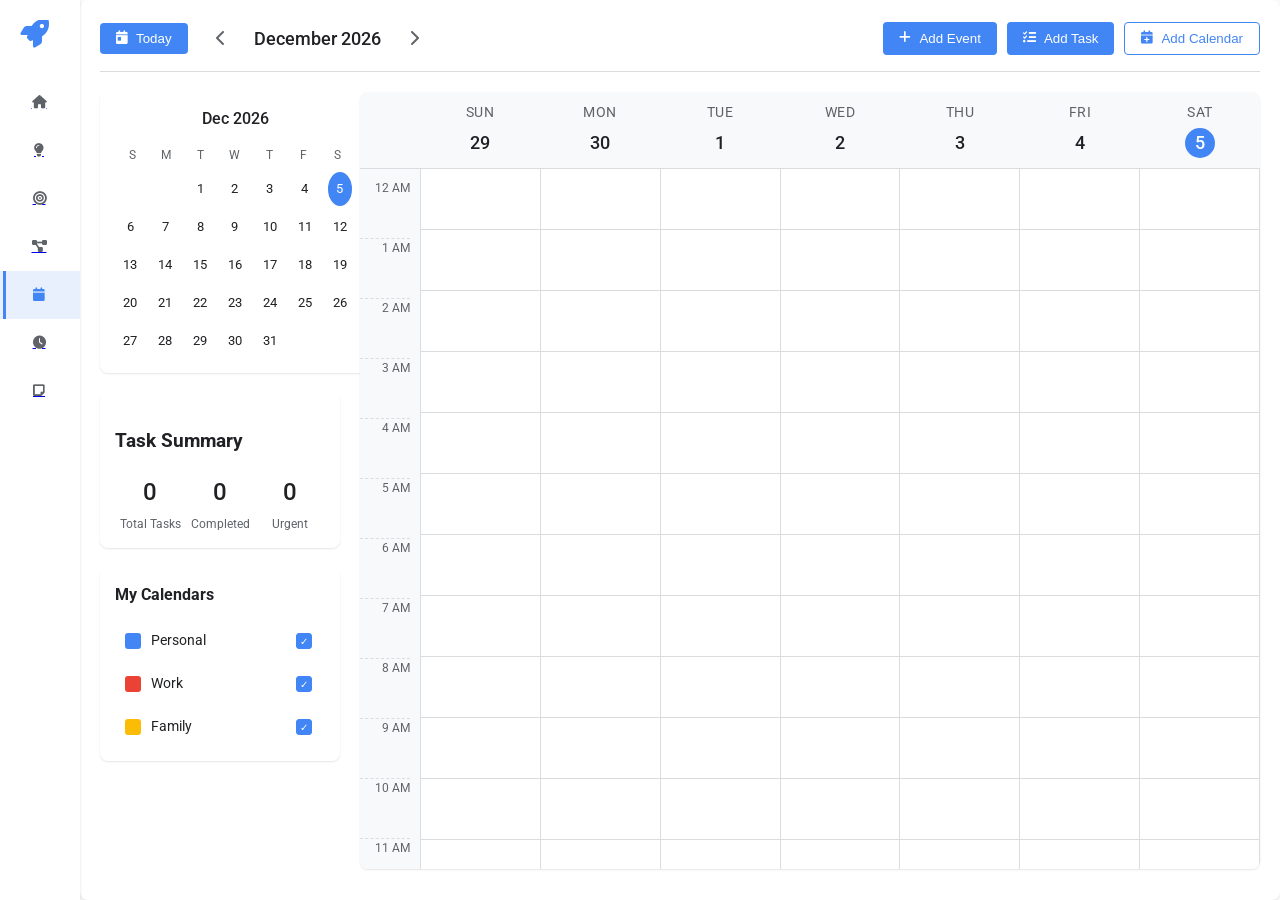
==== commit 1e3b7156: "Fix website issues and improve functionality" ====
--- a/pages/calendar.html
+++ b/pages/calendar.html
@@ -5,6 +5,7 @@
     <meta name="viewport" content="width=device-width, initial-scale=1.0">
     <title>Enhanced Calendar App</title>
     <link rel="stylesheet" href="../css/calendar.css">
+    <link rel="stylesheet" href="../css/navigation.css">
     <link href="https://fonts.googleapis.com/css2?family=Roboto:wght@300;400;500;700&display=swap" rel="stylesheet">
     <link rel="stylesheet" href="https://cdnjs.cloudflare.com/ajax/libs/font-awesome/6.0.0-beta3/css/all.min.css">
 </head>
--- a/css/navigation.css
+++ b/css/navigation.css
@@ -0,0 +1,176 @@
+/* Shared FocusFlow navigation */
+.main-nav,
+.page > .sidebar {
+  width: 80px !important;
+  background: #ffffff !important;
+  box-shadow: 0 1px 3px rgba(0, 0, 0, 0.12) !important;
+  padding: 20px 0 !important;
+  position: fixed !important;
+  top: 0 !important;
+  left: 0 !important;
+  height: 100vh !important;
+  z-index: 100 !important;
+  overflow-x: hidden !important;
+  overflow-y: auto !important;
+}
+
+.page > .sidebar + .main-content {
+  margin-left: 80px !important;
+}
+
+.main-nav ~ .app-container {
+  margin-left: 80px !important;
+  width: calc(100% - 80px) !important;
+}
+
+.main-nav:hover,
+.page > .sidebar:hover {
+  width: 80px !important;
+}
+
+.main-nav .logo,
+.page > .sidebar .logo {
+  display: flex !important;
+  align-items: center !important;
+  gap: 15px !important;
+  margin: 0 0 30px !important;
+  padding: 0 20px !important;
+  white-space: nowrap !important;
+  overflow: hidden !important;
+}
+
+.main-nav .logo i,
+.page > .sidebar .logo i {
+  width: 24px !important;
+  min-width: 24px !important;
+  margin: 0 !important;
+  font-size: 1.8rem !important;
+  color: #4285F4 !important;
+}
+
+.main-nav .logo h1,
+.page > .sidebar .logo h1,
+.main-nav:hover .logo h1,
+.page > .sidebar:hover .logo h1 {
+  display: none !important;
+}
+
+.main-nav > a,
+.page > .sidebar > a {
+  display: block !important;
+  width: 100% !important;
+  height: 48px !important;
+  line-height: 0 !important;
+}
+
+.main-nav .nav-button,
+.page > .sidebar .nav-button {
+  display: flex !important;
+  align-items: center !important;
+  justify-content: flex-start !important;
+  width: 100% !important;
+  min-width: 0 !important;
+  min-height: 48px !important;
+  height: 48px !important;
+  box-sizing: border-box !important;
+  margin: 0 !important;
+  padding: 12px 24px !important;
+  border: 0 !important;
+  border-left: 3px solid transparent !important;
+  background: transparent !important;
+  color: #5F6368 !important;
+  cursor: pointer !important;
+  overflow: hidden !important;
+  white-space: nowrap !important;
+  transition: background-color 0.2s ease, color 0.2s ease, box-shadow 0.2s ease !important;
+}
+
+.main-nav .nav-button.active,
+.page > .sidebar .nav-button.active {
+  background: #E8F0FE !important;
+  color: #4285F4 !important;
+  border-left-color: transparent !important;
+  box-shadow: inset 3px 0 0 #4285F4 !important;
+}
+
+.main-nav .nav-button:hover:not(.active),
+.page > .sidebar .nav-button:hover:not(.active) {
+  background: #F1F3F4 !important;
+}
+
+.main-nav .nav-icon,
+.page > .sidebar .nav-icon {
+  display: flex !important;
+  align-items: center !important;
+  justify-content: center !important;
+  flex: 0 0 24px !important;
+  width: 24px !important;
+  height: 24px !important;
+  margin: 0 16px 0 0 !important;
+}
+
+.main-nav .nav-label,
+.page > .sidebar .nav-label,
+.main-nav:hover .nav-label,
+.page > .sidebar:hover .nav-label {
+  display: none !important;
+}
+
+@media (max-width: 768px) {
+  .app-wrapper {
+    flex-direction: column !important;
+  }
+
+  .main-nav,
+  .page > .sidebar {
+    width: 100% !important;
+    height: auto !important;
+    min-height: 0 !important;
+    padding: 10px 0 !important;
+    position: relative !important;
+    top: auto !important;
+    left: auto !important;
+    display: flex !important;
+    flex-direction: row !important;
+    overflow-x: auto !important;
+  }
+
+  .main-nav:hover,
+  .page > .sidebar:hover {
+    width: 100% !important;
+  }
+
+  .main-nav .logo,
+  .page > .sidebar .logo {
+    flex: 0 0 64px !important;
+    margin: 0 !important;
+    padding: 0 20px !important;
+  }
+
+  .main-nav > a,
+  .page > .sidebar > a {
+    flex: 0 0 70px !important;
+    width: 70px !important;
+    height: 48px !important;
+  }
+
+  .main-nav .nav-button,
+  .page > .sidebar .nav-button {
+    justify-content: center !important;
+    padding: 10px !important;
+  }
+
+  .main-nav .nav-icon,
+  .page > .sidebar .nav-icon {
+    margin: 0 !important;
+  }
+
+  .page > .sidebar + .main-content {
+    margin-left: 0 !important;
+  }
+
+  .main-nav ~ .app-container {
+    margin-left: 0 !important;
+    width: 100% !important;
+  }
+}
